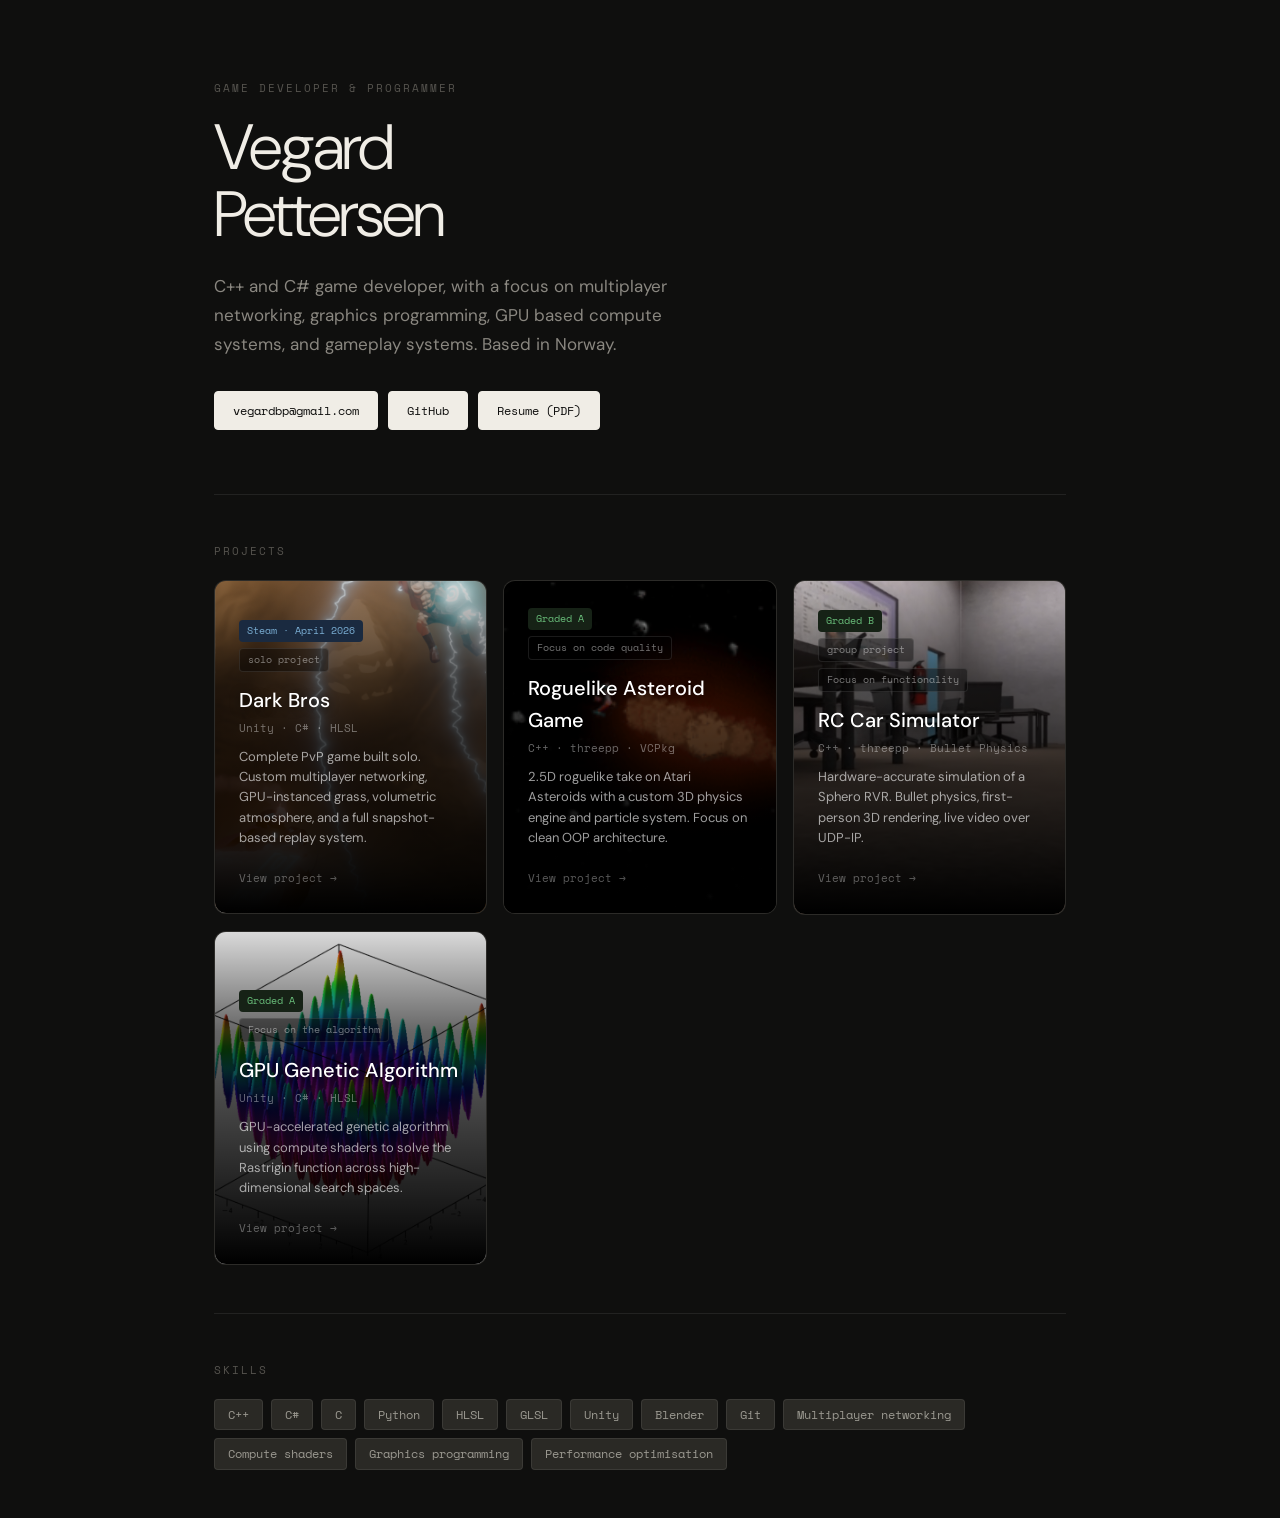
==== index.html @ 2e107a1a "changed styling a little" ====
<!DOCTYPE html>
<html lang="en">
<head>
  <meta charset="UTF-8" />
  <meta name="viewport" content="width=device-width, initial-scale=1.0" />
  <title>Vegard Pettersen — Game Developer</title>
  <link rel="stylesheet" href="style.css" />
</head>
<body>


  <div class="container">

    <!-- ── Hero ──────────────────────────────────────── -->
    <section class="hero">
      <p class="hero-eyebrow">Game developer &amp; programmer</p>
      <h1>Vegard<br>Pettersen</h1>
      <p class="hero-desc">
        C++ and C# game developer, with a focus on multiplayer networking,
        graphics programming, GPU based compute systems, and gameplay systems. Based in Norway.
      </p>
      <div class="btn-row">
        <a class="btn btn-solid" href="mailto:vegardbp@gmail.com">vegardbp@gmail.com</a>
        <a class="btn btn-solid" href="https://github.com/Vegardbp" target="_blank">GitHub</a>
        <a class="btn btn-solid" href="resume.pdf" target="_blank">Resume (PDF)</a>
      </div>
    </section>

    <!-- ── Projects ──────────────────────────────────── -->
    <section class="section" id="projects">
      <p class="section-label">Projects</p>
      <div class="project-grid">

        <!--
          HOW TO ADD A BACKGROUND IMAGE TO A CARD:

          1. Put your image file in the /images folder, e.g.:
               images/dark-bros-card.jpg

          2. On the <a class="project-card"> element, add:
               style="--card-img: url('images/dark-bros-card.jpg')"

          3. Done. The dark gradient overlay is applied automatically.

          TIPS:
          - Landscape images work best (roughly 16:9 or wider)
          - Aim for 800–1200px wide, good quality but not huge
          - Images with some dark areas at the bottom read better
          - If an image is very bright, open style.css and darken
            the gradient stops in the .project-card::after rule
        -->

        <a class="project-card" href="dark-bros.html"
           style="--card-img: url('images/darkBrosCard.jpg')">
          <div class="card-content">
            <div class="card-tags">
              <span class="tag tag-steam">Steam · April 2026</span>
              <span class="tag tag-solo">solo project</span>
            </div>
            <h3 class="card-title">Dark Bros</h3>
            <p class="card-stack">Unity · C# · HLSL</p>
            <p class="card-desc">
              Complete PvP game built solo. Custom multiplayer networking,
              GPU-instanced grass, volumetric atmosphere, and a full
              snapshot-based replay system.
            </p>
            <span class="card-arrow">View project →</span>
          </div>
        </a>

        <a class="project-card" href="asteroid-game.html"
           style="--card-img: url('images/asteroids.png')">
          <div class="card-content">
            <div class="card-tags">
              <span class="tag tag-grade">Graded A</span>
              <span class="tag tag-solo">Focus on code quality</span>
            </div>
            <h3 class="card-title">Roguelike Asteroid Game</h3>
            <p class="card-stack">C++ · threepp · VCPkg</p>
            <p class="card-desc">
              2.5D roguelike take on Atari Asteroids with a custom 3D physics
              engine and particle system. Focus on clean OOP architecture.
            </p>
            <span class="card-arrow">View project →</span>
          </div>
        </a>

        <a class="project-card" href="rc-simulator.html"
           style="--card-img: url('images/rcimages.png')">
          <div class="card-content">
            <div class="card-tags">
              <span class="tag tag-grade">Graded B</span>
              <span class="tag tag-solo">group project</span>
              <span class="tag tag-solo">Focus on functionality</span>
            </div>
            <h3 class="card-title">RC Car Simulator</h3>
            <p class="card-stack">C++ · threepp · Bullet Physics</p>
            <p class="card-desc">
              Hardware-accurate simulation of a Sphero RVR. Bullet physics,
              first-person 3D rendering, live video over UDP-IP.
            </p>
            <span class="card-arrow">View project →</span>
          </div>
        </a>

        <a class="project-card" href="genetic-algorithm.html"
           style="--card-img: url('images/rastrigin.png')">
          <div class="card-content">
            <div class="card-tags">
              <span class="tag tag-grade">Graded A</span>
              <span class="tag tag-solo">Focus on the algorithm</span>
            </div>
            <h3 class="card-title">GPU Genetic Algorithm</h3>
            <p class="card-stack">Unity · C# · HLSL</p>
            <p class="card-desc">
              GPU-accelerated genetic algorithm using compute shaders to solve
              the Rastrigin function across high-dimensional search spaces.
            </p>
            <span class="card-arrow">View project →</span>
          </div>
        </a>

      </div>
    </section>

    <!-- ── Skills ────────────────────────────────────── -->
    <section class="section" id="skills">
      <p class="section-label">Skills</p>
      <div class="skills-list">
        <span class="skill-tag">C++</span>
        <span class="skill-tag">C#</span>
        <span class="skill-tag">C</span>
        <span class="skill-tag">Python</span>
        <span class="skill-tag">HLSL</span>
        <span class="skill-tag">GLSL</span>
        <span class="skill-tag">Unity</span>
        <span class="skill-tag">Blender</span>
        <span class="skill-tag">Git</span>
        <span class="skill-tag">Multiplayer networking</span>
        <span class="skill-tag">Compute shaders</span>
        <span class="skill-tag">Graphics programming</span>
        <span class="skill-tag">Performance optimisation</span>
      </div>
    </section>

  </div><!-- /container -->
---- style.css ----
@import url('https://fonts.googleapis.com/css2?family=Space+Mono:wght@400;700&family=DM+Sans:ital,wght@0,300;0,400;0,500;1,300&display=swap');

/* ── Reset & Base ─────────────────────────────────────── */
*, *::before, *::after { box-sizing: border-box; margin: 0; padding: 0; }

:root {
  --bg:        #0f0f0e;
  --surface:   #1a1916;
  --surface-2: #222220;
  --border:    rgba(255,255,255,0.08);
  --border-md: rgba(255,255,255,0.14);
  --text:      #f0ede6;
  --muted:     #8a8780;
  --hint:      #55534e;
  --tag-bg:    #2a2925;
  --tag-text:  #9a9890;
  --steam-bg:  #1a2a40;
  --steam-txt: #7bafd4;
  --ok-bg:     #162216;
  --ok-txt:    #6abf7b;
  --mono: 'Space Mono', monospace;
  --sans: 'DM Sans', sans-serif;
  --radius: 12px;
  --radius-sm: 4px;
}

body {
  font-family: var(--sans);
  background: var(--bg);
  color: var(--text);
  line-height: 1.6;
  font-size: 16px;
}

a { color: inherit; text-decoration: none; }

/* ── Layout ───────────────────────────────────────────── */
.container {
  max-width: 900px;
  margin: 0 auto;
  padding: 0 1.5rem;
}

/* ── Nav ──────────────────────────────────────────────── */
nav {
  border-bottom: 1px solid var(--border);
  padding: 1.25rem 0;
}

nav .inner {
  display: flex;
  justify-content: space-between;
  align-items: center;
}

.nav-logo {
  font-family: var(--mono);
  font-size: 14px;
  font-weight: 700;
  color: var(--text);
}

.nav-links {
  display: flex;
  gap: 24px;
}

.nav-links a {
  font-size: 13px;
  color: var(--muted);
  transition: color 0.15s;
}

.nav-links a:hover { color: var(--text); }

/* ── Hero ─────────────────────────────────────────────── */
.hero {
  padding: 5rem 0 4rem;
}

.hero-eyebrow {
  font-family: var(--mono);
  font-size: 11px;
  letter-spacing: 2px;
  text-transform: uppercase;
  color: var(--hint);
  margin-bottom: 1rem;
}

.hero h1 {
  font-size: clamp(40px, 7vw, 64px);
  font-weight: 300;
  letter-spacing: -2px;
  line-height: 1.05;
  margin-bottom: 1.5rem;
  color: var(--text);
}

.hero h1 strong { font-weight: 500; }

.hero-desc {
  font-size: 17px;
  color: var(--muted);
  max-width: 520px;
  margin-bottom: 2rem;
  line-height: 1.7;
}

.btn-row {
  display: flex;
  gap: 10px;
  flex-wrap: wrap;
}

.btn {
  font-family: var(--mono);
  font-size: 12px;
  padding: 9px 18px;
  border: 1px solid var(--border-md);
  border-radius: var(--radius-sm);
  background: transparent;
  color: var(--text);
  transition: background 0.15s, border-color 0.15s;
}

.btn:hover { background: var(--surface-2); border-color: rgba(255,255,255,0.3); }

.btn-solid {
  background: var(--text);
  color: var(--bg);
  border-color: var(--text);
}

.btn-solid:hover { background: #d8d5ce; border-color: #d8d5ce; }

/* ── Section ──────────────────────────────────────────── */
.section { padding: 3rem 0; border-top: 1px solid var(--border); }

.section-label {
  font-family: var(--mono);
  font-size: 11px;
  letter-spacing: 2px;
  text-transform: uppercase;
  color: var(--hint);
  margin-bottom: 1.25rem;
}

/* ── Skills ───────────────────────────────────────────── */
.skills-list {
  display: flex;
  flex-wrap: wrap;
  gap: 8px;
}

.skill-tag {
  font-family: var(--mono);
  font-size: 12px;
  padding: 5px 13px;
  background: var(--tag-bg);
  color: var(--tag-text);
  border: 1px solid var(--border);
  border-radius: var(--radius-sm);
}

/* ═══════════════════════════════════════════════════════
   PROJECT CARDS WITH BACKGROUND IMAGES
   ─────────────────────────────────────────────────────
   HOW TO ADD AN IMAGE TO A CARD:
   On the <a class="project-card"> element, add:
     style="--card-img: url('images/your-image.jpg')"
   That's it. The gradient overlay and border-radius are
   handled automatically by the ::before and ::after layers.
═══════════════════════════════════════════════════════ */

.project-grid {
  display: grid;
  grid-template-columns: repeat(auto-fill, minmax(260px, 1fr));
  gap: 16px;
}

.project-card {
  position: relative;
  border-radius: var(--radius);
  overflow: hidden;          /* clips image to border-radius */
  border: 1px solid var(--border);
  aspect-ratio: 9 / 11;
  display: flex;
  flex-direction: column;
  justify-content: flex-end;
  transition: border-color 0.2s, transform 0.2s;
  cursor: pointer;
  background-color: var(--surface); /* fallback if no image */
}

.project-card:hover {
  border-color: rgba(255,255,255,0.28);
  transform: translateY(-3px);
}

/* Layer 1: the background image, scales slightly on hover */
.project-card::before {
  content: '';
  position: absolute;
  inset: 0;
  background-image: var(--card-img, none);
  background-size: cover;
  background-position: center;
  transition: transform 0.4s ease;
  z-index: 0;
}

.project-card:hover::before {
  transform: scale(1.05);
}

/* Layer 2: gradient overlay — keeps text readable over any image.
   Tweak the rgba stops here if your images are very dark or very bright. */
.project-card::after {
  content: '';
  position: absolute;
  inset: 0;
  background: linear-gradient(
    to bottom,
    rgba(0,0,0,0.15) 0%,
    rgba(0,0,0,0.6)  30%,
    rgba(0,0,0,1)  100%
  );
  z-index: 1;
}

/* Layer 3: all card content — must be z-index 2+ to sit above the overlay */
.card-content {
  position: relative;
  z-index: 2;
  padding: 1.25rem 1.5rem 1.5rem;
}


.card-tags {
  display: flex;
  flex-direction: column;
  gap: 6px;
  align-items: flex-start;
  margin-bottom: 0.75rem;
}

.tag {
  font-family: var(--mono);
  font-size: 10px;
  padding: 3px 8px;
  border-radius: var(--radius-sm);
}

.tag-steam { background: var(--steam-bg);              color: var(--steam-txt); }
.tag-grade { background: var(--ok-bg);                 color: var(--ok-txt); }
.tag-solo  { background: rgba(0,0,0,0.4);              color: rgba(255,255,255,0.45);
             border: 1px solid rgba(255,255,255,0.1); }

.card-title {
  font-size: 20px;
  font-weight: 500;
  color: #fff;
  margin-bottom: 4px;
  text-shadow: 0 1px 10px rgba(0,0,0,0.7);
}

.card-stack {
  font-family: var(--mono);
  font-size: 11px;
  color: rgba(255,255,255,0.4);
  margin-bottom: 10px;
}

.card-desc {
  font-size: 13px;
  color: rgba(255,255,255,0.62);
  line-height: 1.55;
  margin-bottom: 1rem;
}

.card-arrow {
  font-family: var(--mono);
  font-size: 11px;
  color: rgba(255,255,255,0.35);
  transition: color 0.15s;
}

.project-card:hover .card-arrow { color: rgba(255,255,255,0.85); }

/* ── Footer ───────────────────────────────────────────── */
footer {
  border-top: 1px solid var(--border);
  padding: 2rem 0;
  margin-top: 2rem;
}

footer .inner {
  display: flex;
  justify-content: space-between;
  align-items: center;
  flex-wrap: wrap;
  gap: 12px;
}

.footer-name {
  font-family: var(--mono);
  font-size: 13px;
  color: var(--muted);
}

.footer-links {
  display: flex;
  gap: 20px;
}

.footer-links a {
  font-size: 13px;
  color: var(--muted);
  transition: color 0.15s;
}

.footer-links a:hover { color: var(--text); }

/* ═══════════════════════════════════════════════════════
   PROJECT PAGE STYLES
═══════════════════════════════════════════════════════ */

.back-link {
  display: inline-flex;
  align-items: center;
  gap: 6px;
  font-family: var(--mono);
  font-size: 12px;
  color: var(--muted);
  padding: 1.5rem 0;
  transition: color 0.15s;
}

.back-link:hover { color: var(--text); }

.project-hero { padding: 2rem 0 3rem; }

.project-hero-tags {
  display: flex;
  gap: 8px;
  flex-wrap: wrap;
  margin-bottom: 1.25rem;
}

.project-hero h1 {
  font-size: clamp(32px, 6vw, 52px);
  font-weight: 300;
  letter-spacing: -1.5px;
  margin-bottom: 0.5rem;
  color: var(--text);
}

.project-hero h1 strong { font-weight: 500; }

.project-stack-line {
  font-family: var(--mono);
  font-size: 12px;
  color: var(--hint);
  margin-bottom: 1.25rem;
}

.project-summary {
  font-size: 17px;
  color: var(--muted);
  max-width: 640px;
  line-height: 1.7;
  margin-bottom: 1.5rem;
}

.project-links { display: flex; gap: 10px; flex-wrap: wrap; }

/* ── Media: Video ─────────────────────────────────────── */
.media-section { padding: 2.5rem 0; border-top: 1px solid var(--border); }

.video-embed {
  position: relative;
  padding-bottom: 56.25%;
  height: 0;
  overflow: hidden;
  border-radius: var(--radius);
  border: 1px solid var(--border);
  background: #000;
}

.video-embed iframe,
.video-embed video {
  position: absolute;
  top: 0; left: 0;
  width: 100%; height: 100%;
  border: none;
  border-radius: var(--radius);
}

/* ── Media: Screenshots ───────────────────────────────── */
.screenshot-grid {
  display: grid;
  grid-template-columns: repeat(auto-fill, minmax(240px, 1fr));
  gap: 12px;
  margin-top: 1rem;
}

.screenshot-grid img {
  width: 100%;
  aspect-ratio: 16 / 9;
  object-fit: cover;
  border-radius: var(--radius);
  border: 1px solid var(--border);
  display: block;
}

.screenshot-full img {
  width: 100%;
  border-radius: var(--radius);
  border: 1px solid var(--border);
  display: block;
}

/* ── Features List ────────────────────────────────────── */
.features-grid {
  display: grid;
  grid-template-columns: repeat(auto-fill, minmax(200px, 1fr));
  gap: 12px;
  margin-top: 1rem;
}

.feature-item {
  background: var(--surface);
  border: 1px solid var(--border);
  border-radius: var(--radius);
  padding: 1rem 1.25rem;
  font-size: 14px;
  color: var(--muted);
}

.feature-item strong {
  display: block;
  color: var(--text);
  font-weight: 500;
  margin-bottom: 3px;
  font-size: 14px;
}

/* ── Placeholder ──────────────────────────────────────── */
.media-placeholder {
  background: var(--surface);
  border: 2px dashed var(--border-md);
  border-radius: var(--radius);
  padding: 3rem;
  text-align: center;
  color: var(--hint);
  font-family: var(--mono);
  font-size: 12px;
  line-height: 2;
}
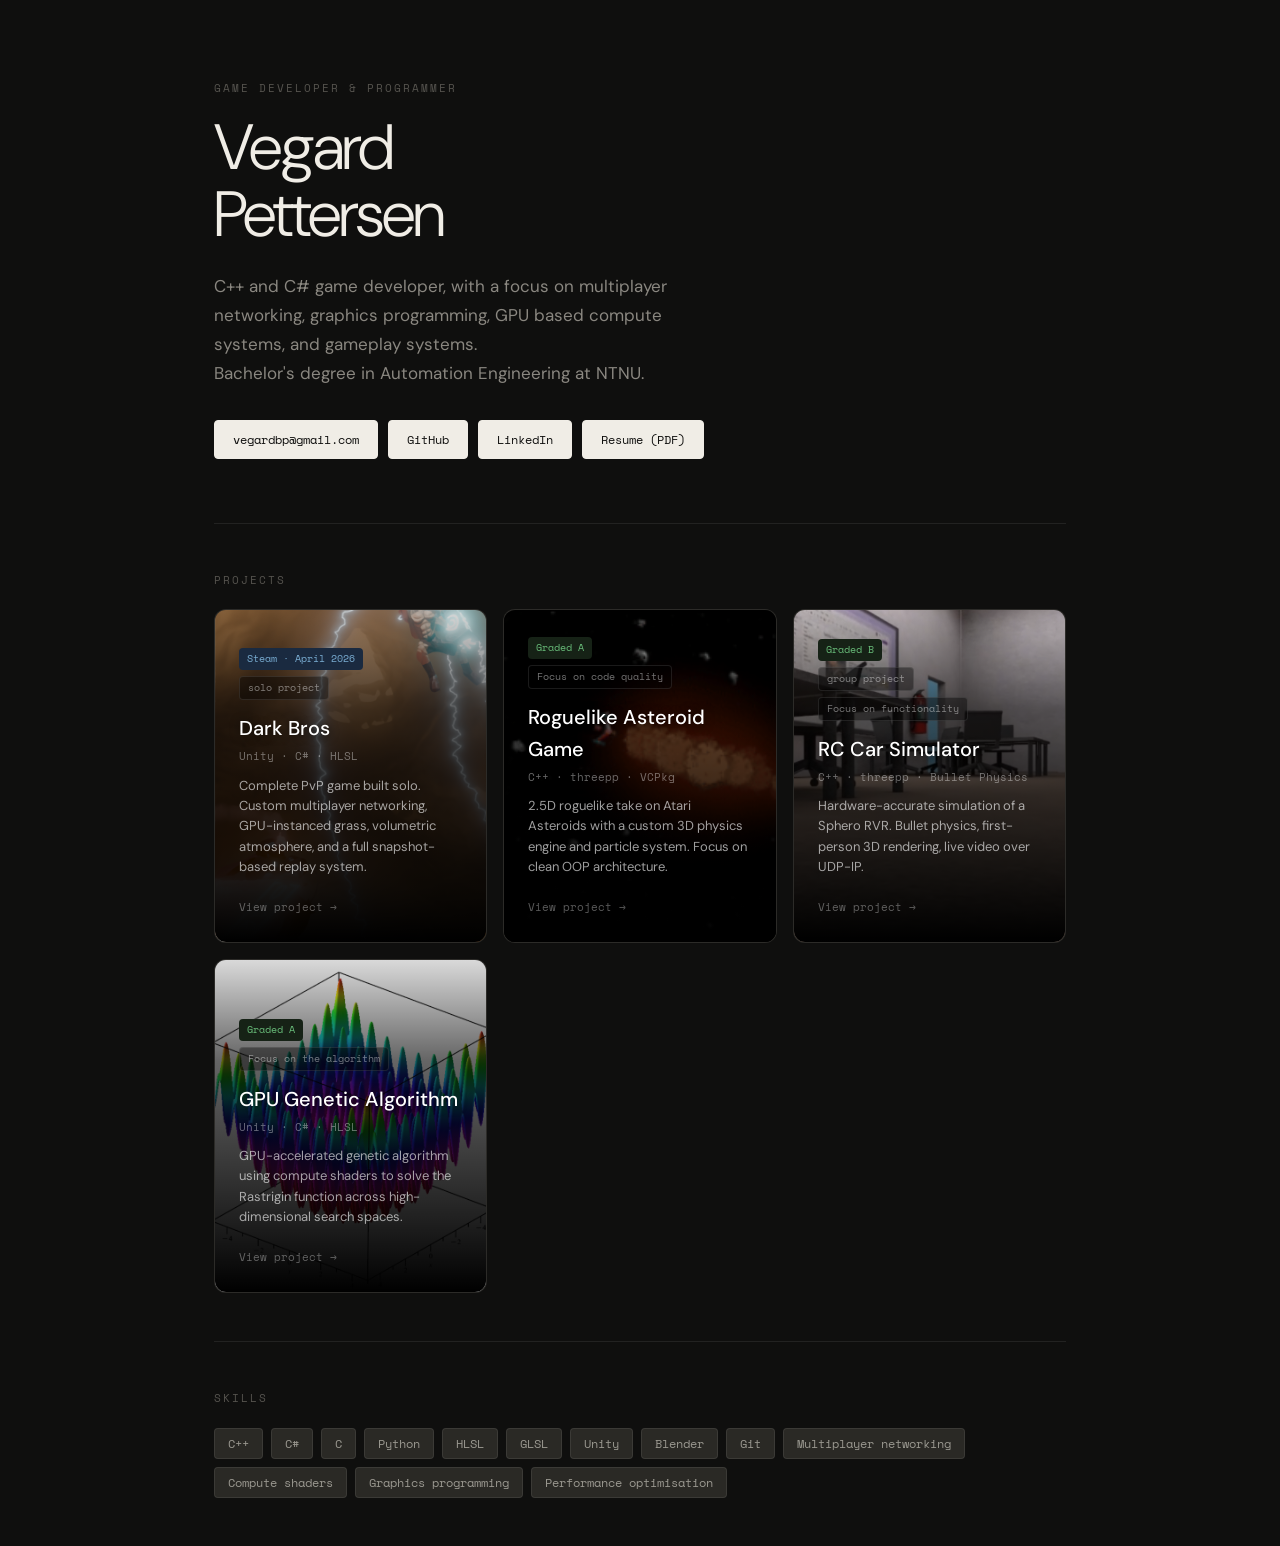
==== commit c283c162: "updated some shit man" ====
--- a/index.html
+++ b/index.html
@@ -17,11 +17,13 @@
       <h1>Vegard<br>Pettersen</h1>
       <p class="hero-desc">
         C++ and C# game developer, with a focus on multiplayer networking,
-        graphics programming, GPU based compute systems, and gameplay systems. Based in Norway.
+        graphics programming, GPU based compute systems, and gameplay systems. <br>
+        Bachelor's degree in Automation Engineering at NTNU.
       </p>
       <div class="btn-row">
         <a class="btn btn-solid" href="mailto:vegardbp@gmail.com">vegardbp@gmail.com</a>
         <a class="btn btn-solid" href="https://github.com/Vegardbp" target="_blank">GitHub</a>
+        <a class="btn btn-solid" href="https://www.linkedin.com/in/vegard-pettersen-17063a397/" target="_blank">LinkedIn</a>
         <a class="btn btn-solid" href="resume.pdf" target="_blank">Resume (PDF)</a>
       </div>
     </section>
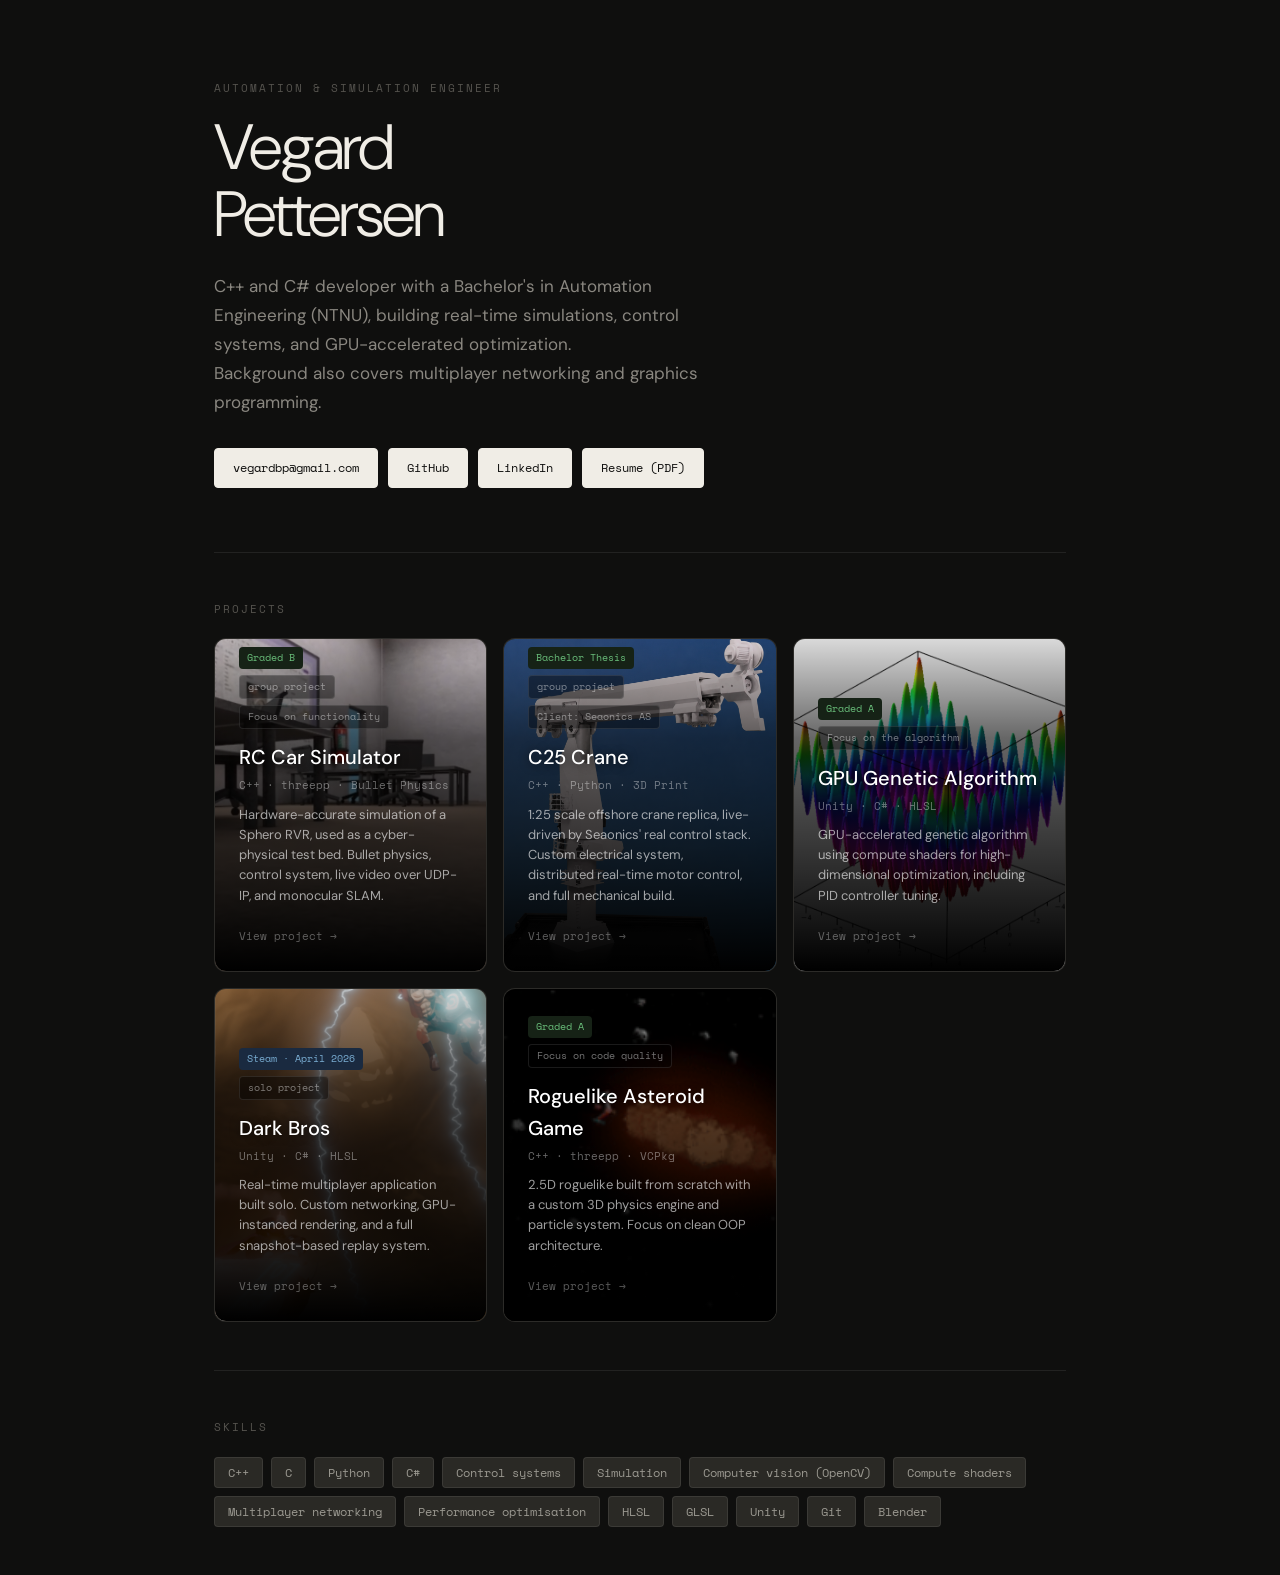
==== commit fad1db58: "restructured for automation" ====
--- a/index.html
+++ b/index.html
@@ -3,7 +3,7 @@
 <head>
   <meta charset="UTF-8" />
   <meta name="viewport" content="width=device-width, initial-scale=1.0" />
-  <title>Vegard Pettersen — Game Developer</title>
+  <title>Vegard Pettersen | Automation &amp; Simulation Engineer</title>
   <link rel="stylesheet" href="style.css" />
 </head>
 <body>
@@ -13,12 +13,12 @@
 
     <!-- ── Hero ──────────────────────────────────────── -->
     <section class="hero">
-      <p class="hero-eyebrow">Game developer &amp; programmer</p>
+      <p class="hero-eyebrow">Automation &amp; simulation engineer</p>
       <h1>Vegard<br>Pettersen</h1>
       <p class="hero-desc">
-        C++ and C# game developer, with a focus on multiplayer networking,
-        graphics programming, GPU based compute systems, and gameplay systems. <br>
-        Bachelor's degree in Automation Engineering at NTNU.
+        C++ and C# developer with a Bachelor's in Automation Engineering (NTNU), building
+        real-time simulations, control systems, and GPU-accelerated optimization. <br>
+        Background also covers multiplayer networking and graphics programming.
       </p>
       <div class="btn-row">
         <a class="btn btn-solid" href="mailto:vegardbp@gmail.com">vegardbp@gmail.com</a>
@@ -52,6 +52,61 @@
             the gradient stops in the .project-card::after rule
         -->
 
+        <a class="project-card" href="rc-simulator.html"
+           style="--card-img: url('images/rcimages.png')">
+          <div class="card-content">
+            <div class="card-tags">
+              <span class="tag tag-grade">Graded B</span>
+              <span class="tag tag-solo">group project</span>
+              <span class="tag tag-solo">Focus on functionality</span>
+            </div>
+            <h3 class="card-title">RC Car Simulator</h3>
+            <p class="card-stack">C++ · threepp · Bullet Physics</p>
+            <p class="card-desc">
+              Hardware-accurate simulation of a Sphero RVR, used as a
+              cyber-physical test bed. Bullet physics, control system,
+              live video over UDP-IP, and monocular SLAM.
+            </p>
+            <span class="card-arrow">View project →</span>
+          </div>
+        </a>
+
+        <a class="project-card" href="c25-crane.html"
+           style="--card-img: url('images/c25CraneCard.png')">
+          <div class="card-content">
+            <div class="card-tags">
+              <span class="tag tag-grade">Bachelor Thesis</span>
+              <span class="tag tag-solo">group project</span>
+              <span class="tag tag-solo">Client: Seaonics AS</span>
+            </div>
+            <h3 class="card-title">C25 Crane</h3>
+            <p class="card-stack">C++ · Python · 3D Print</p>
+            <p class="card-desc">
+              1:25 scale offshore crane replica, live-driven by Seaonics'
+              real control stack. Custom electrical system, distributed
+              real-time motor control, and full mechanical build.
+            </p>
+            <span class="card-arrow">View project →</span>
+          </div>
+        </a>
+
+        <a class="project-card" href="genetic-algorithm.html"
+           style="--card-img: url('images/rastrigin.png')">
+          <div class="card-content">
+            <div class="card-tags">
+              <span class="tag tag-grade">Graded A</span>
+              <span class="tag tag-solo">Focus on the algorithm</span>
+            </div>
+            <h3 class="card-title">GPU Genetic Algorithm</h3>
+            <p class="card-stack">Unity · C# · HLSL</p>
+            <p class="card-desc">
+              GPU-accelerated genetic algorithm using compute shaders for
+              high-dimensional optimization, including PID controller tuning.
+            </p>
+            <span class="card-arrow">View project →</span>
+          </div>
+        </a>
+
         <a class="project-card" href="dark-bros.html"
            style="--card-img: url('images/darkBrosCard.jpg')">
           <div class="card-content">
@@ -62,8 +117,8 @@
             <h3 class="card-title">Dark Bros</h3>
             <p class="card-stack">Unity · C# · HLSL</p>
             <p class="card-desc">
-              Complete PvP game built solo. Custom multiplayer networking,
-              GPU-instanced grass, volumetric atmosphere, and a full
+              Real-time multiplayer application built solo. Custom
+              networking, GPU-instanced rendering, and a full
               snapshot-based replay system.
             </p>
             <span class="card-arrow">View project →</span>
@@ -80,43 +135,8 @@
             <h3 class="card-title">Roguelike Asteroid Game</h3>
             <p class="card-stack">C++ · threepp · VCPkg</p>
             <p class="card-desc">
-              2.5D roguelike take on Atari Asteroids with a custom 3D physics
+              2.5D roguelike built from scratch with a custom 3D physics
               engine and particle system. Focus on clean OOP architecture.
-            </p>
-            <span class="card-arrow">View project →</span>
-          </div>
-        </a>
-
-        <a class="project-card" href="rc-simulator.html"
-           style="--card-img: url('images/rcimages.png')">
-          <div class="card-content">
-            <div class="card-tags">
-              <span class="tag tag-grade">Graded B</span>
-              <span class="tag tag-solo">group project</span>
-              <span class="tag tag-solo">Focus on functionality</span>
-            </div>
-            <h3 class="card-title">RC Car Simulator</h3>
-            <p class="card-stack">C++ · threepp · Bullet Physics</p>
-            <p class="card-desc">
-              Hardware-accurate simulation of a Sphero RVR. Bullet physics,
-              first-person 3D rendering, live video over UDP-IP.
-            </p>
-            <span class="card-arrow">View project →</span>
-          </div>
-        </a>
-
-        <a class="project-card" href="genetic-algorithm.html"
-           style="--card-img: url('images/rastrigin.png')">
-          <div class="card-content">
-            <div class="card-tags">
-              <span class="tag tag-grade">Graded A</span>
-              <span class="tag tag-solo">Focus on the algorithm</span>
-            </div>
-            <h3 class="card-title">GPU Genetic Algorithm</h3>
-            <p class="card-stack">Unity · C# · HLSL</p>
-            <p class="card-desc">
-              GPU-accelerated genetic algorithm using compute shaders to solve
-              the Rastrigin function across high-dimensional search spaces.
             </p>
             <span class="card-arrow">View project →</span>
           </div>
@@ -130,18 +150,20 @@
       <p class="section-label">Skills</p>
       <div class="skills-list">
         <span class="skill-tag">C++</span>
-        <span class="skill-tag">C#</span>
         <span class="skill-tag">C</span>
         <span class="skill-tag">Python</span>
+        <span class="skill-tag">C#</span>
+        <span class="skill-tag">Control systems</span>
+        <span class="skill-tag">Simulation</span>
+        <span class="skill-tag">Computer vision (OpenCV)</span>
+        <span class="skill-tag">Compute shaders</span>
+        <span class="skill-tag">Multiplayer networking</span>
+        <span class="skill-tag">Performance optimisation</span>
         <span class="skill-tag">HLSL</span>
         <span class="skill-tag">GLSL</span>
         <span class="skill-tag">Unity</span>
+        <span class="skill-tag">Git</span>
         <span class="skill-tag">Blender</span>
-        <span class="skill-tag">Git</span>
-        <span class="skill-tag">Multiplayer networking</span>
-        <span class="skill-tag">Compute shaders</span>
-        <span class="skill-tag">Graphics programming</span>
-        <span class="skill-tag">Performance optimisation</span>
       </div>
     </section>
 
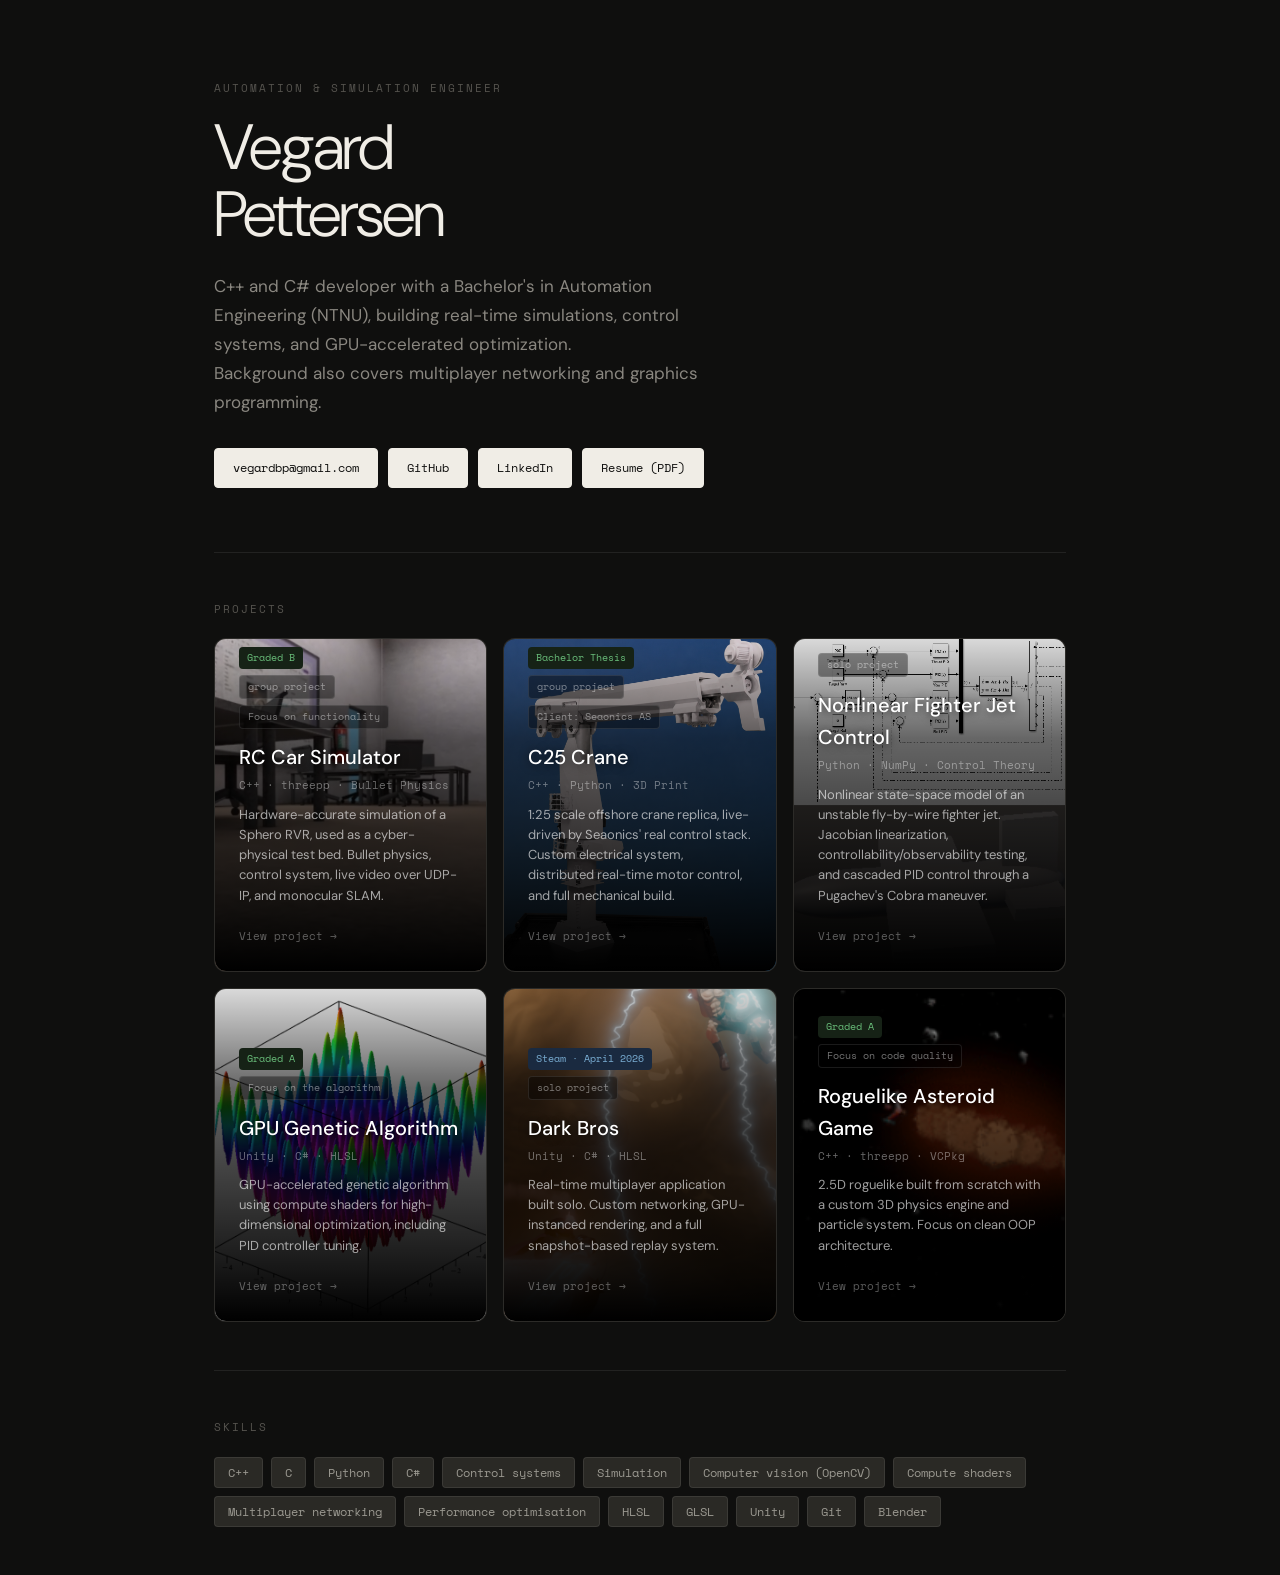
==== commit 2fff6ac2: "added jetfighter page" ====
--- a/index.html
+++ b/index.html
@@ -90,6 +90,23 @@
           </div>
         </a>
 
+        <a class="project-card" href="jetfighter-control.html"
+        style="--card-img: url('images/jetfighterCard.png')">
+        <div class="card-content">
+          <div class="card-tags">
+            <span class="tag tag-solo">solo project</span>
+          </div>
+          <h3 class="card-title">Nonlinear Fighter Jet Control</h3>
+          <p class="card-stack">Python · NumPy · Control Theory</p>
+          <p class="card-desc">
+            Nonlinear state-space model of an unstable fly-by-wire fighter jet.
+            Jacobian linearization, controllability/observability testing, and
+            cascaded PID control through a Pugachev's Cobra maneuver.
+          </p>
+          <span class="card-arrow">View project →</span>
+        </div>
+      </a>
+
         <a class="project-card" href="genetic-algorithm.html"
            style="--card-img: url('images/rastrigin.png')">
           <div class="card-content">
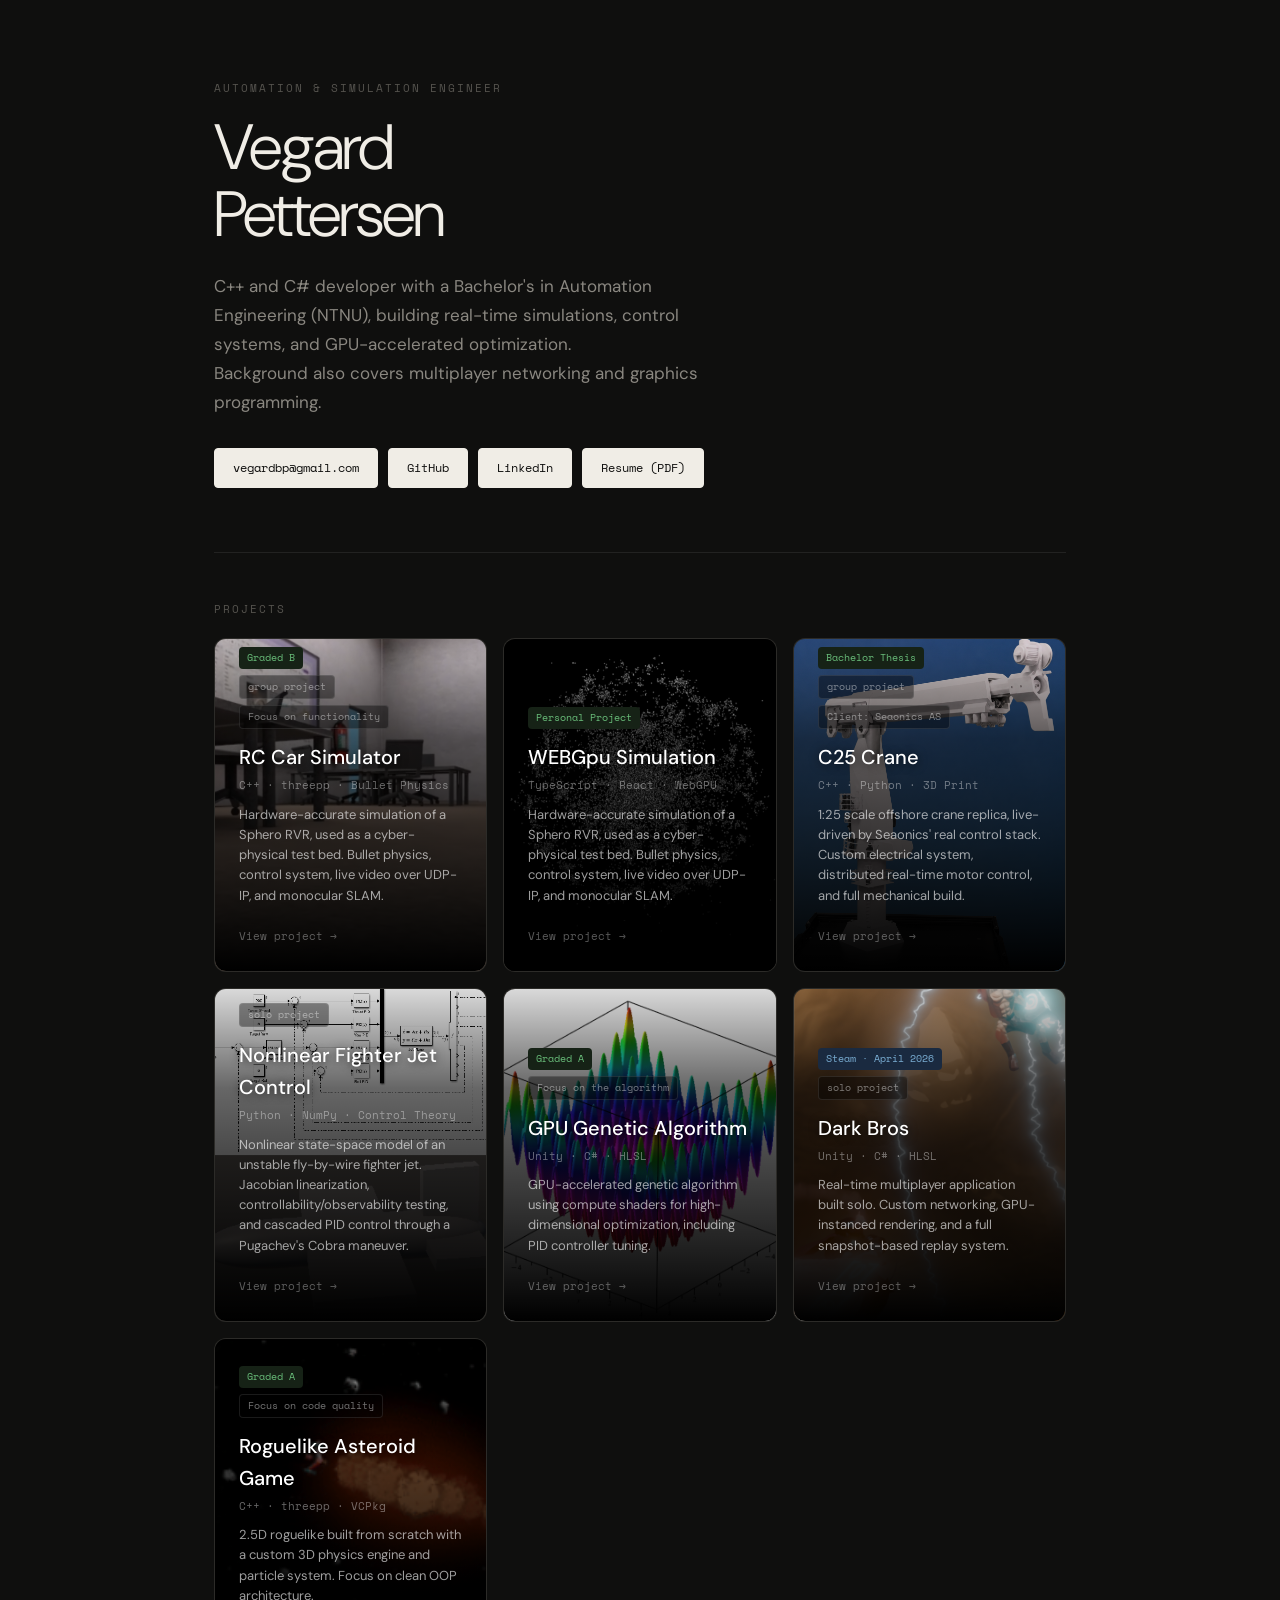
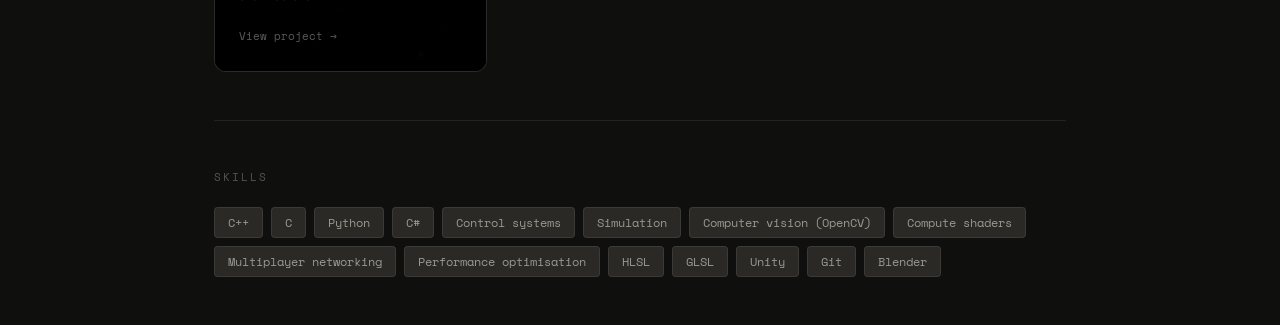
==== commit 194bf655: "added webGPU TypeScript simulation project with interactive embed" ====
--- a/index.html
+++ b/index.html
@@ -62,6 +62,23 @@
             </div>
             <h3 class="card-title">RC Car Simulator</h3>
             <p class="card-stack">C++ · threepp · Bullet Physics</p>
+            <p class="card-desc">
+              Hardware-accurate simulation of a Sphero RVR, used as a
+              cyber-physical test bed. Bullet physics, control system,
+              live video over UDP-IP, and monocular SLAM.
+            </p>
+            <span class="card-arrow">View project →</span>
+          </div>
+        </a>
+
+        <a class="project-card" href="gravity-particle-simulation.html"
+           style="--card-img: url('images/gpuSimulationCard.png')">
+          <div class="card-content">
+            <div class="card-tags">
+              <span class="tag tag-grade">Personal Project</span>
+            </div>
+            <h3 class="card-title">WEBGpu Simulation</h3>
+            <p class="card-stack">TypeScript · React · WebGPU</p>
             <p class="card-desc">
               Hardware-accurate simulation of a Sphero RVR, used as a
               cyber-physical test bed. Bullet physics, control system,
--- a/style.css
+++ b/style.css
@@ -24,6 +24,26 @@
   --radius-sm: 4px;
 }
 
+.simulation-embed {
+    width: 100%;
+    max-width: 1200px;
+    aspect-ratio: 16 / 9;
+    margin: 0 auto;
+    overflow: hidden;
+
+    border: 1px solid rgba(255, 255, 255, 0.12);
+    border-radius: 12px;
+
+    background: #000;
+}
+
+.simulation-embed iframe {
+    display: block;
+    width: 100%;
+    height: 100%;
+    border: 0;
+}
+
 body {
   font-family: var(--sans);
   background: var(--bg);
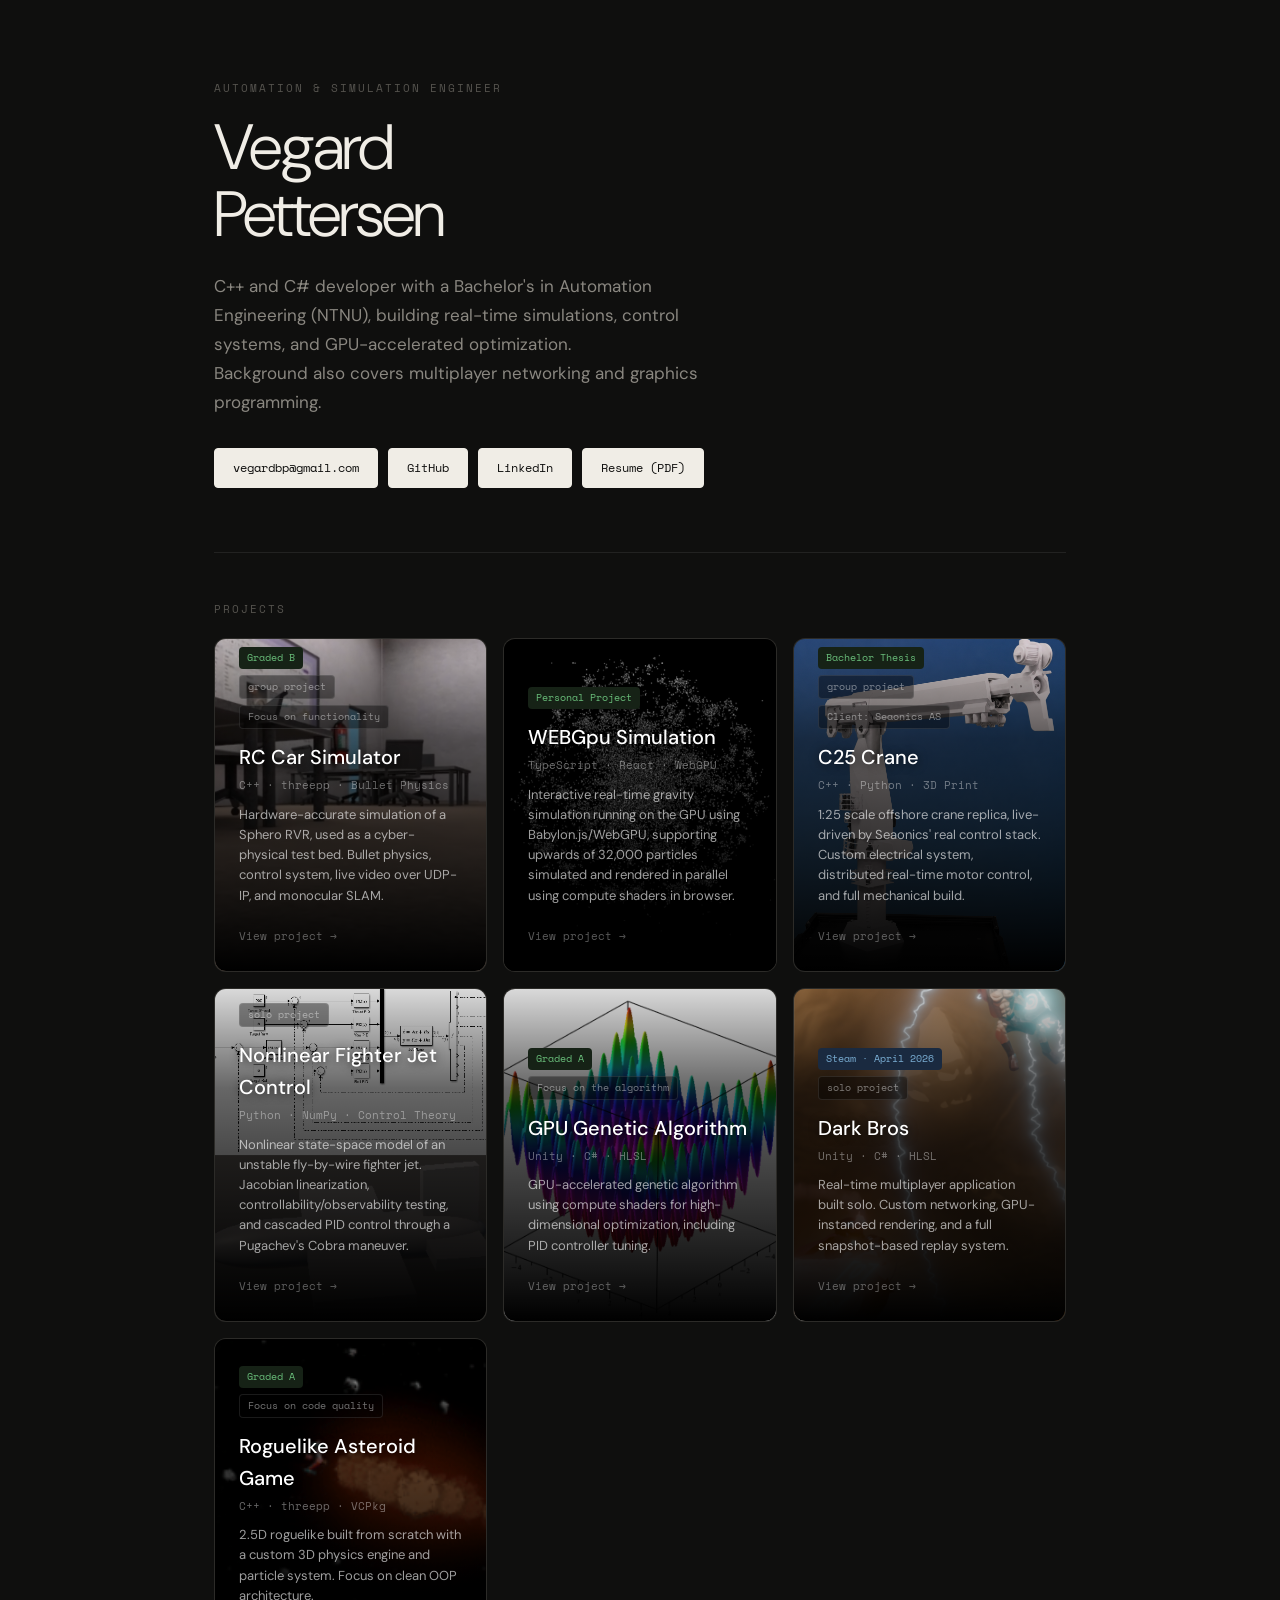
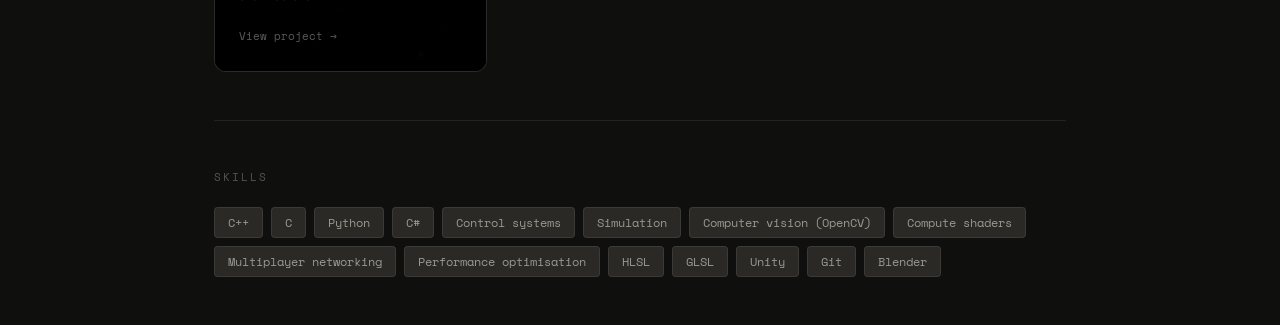
==== commit a851b583: "improved gravity simulation page" ====
--- a/index.html
+++ b/index.html
@@ -80,9 +80,9 @@
             <h3 class="card-title">WEBGpu Simulation</h3>
             <p class="card-stack">TypeScript · React · WebGPU</p>
             <p class="card-desc">
-              Hardware-accurate simulation of a Sphero RVR, used as a
-              cyber-physical test bed. Bullet physics, control system,
-              live video over UDP-IP, and monocular SLAM.
+              Interactive real-time gravity simulation running on the GPU 
+              using Babylon.js/WebGPU, supporting upwards of 32,000 particles 
+              simulated and rendered in parallel using compute shaders in browser.
             </p>
             <span class="card-arrow">View project →</span>
           </div>
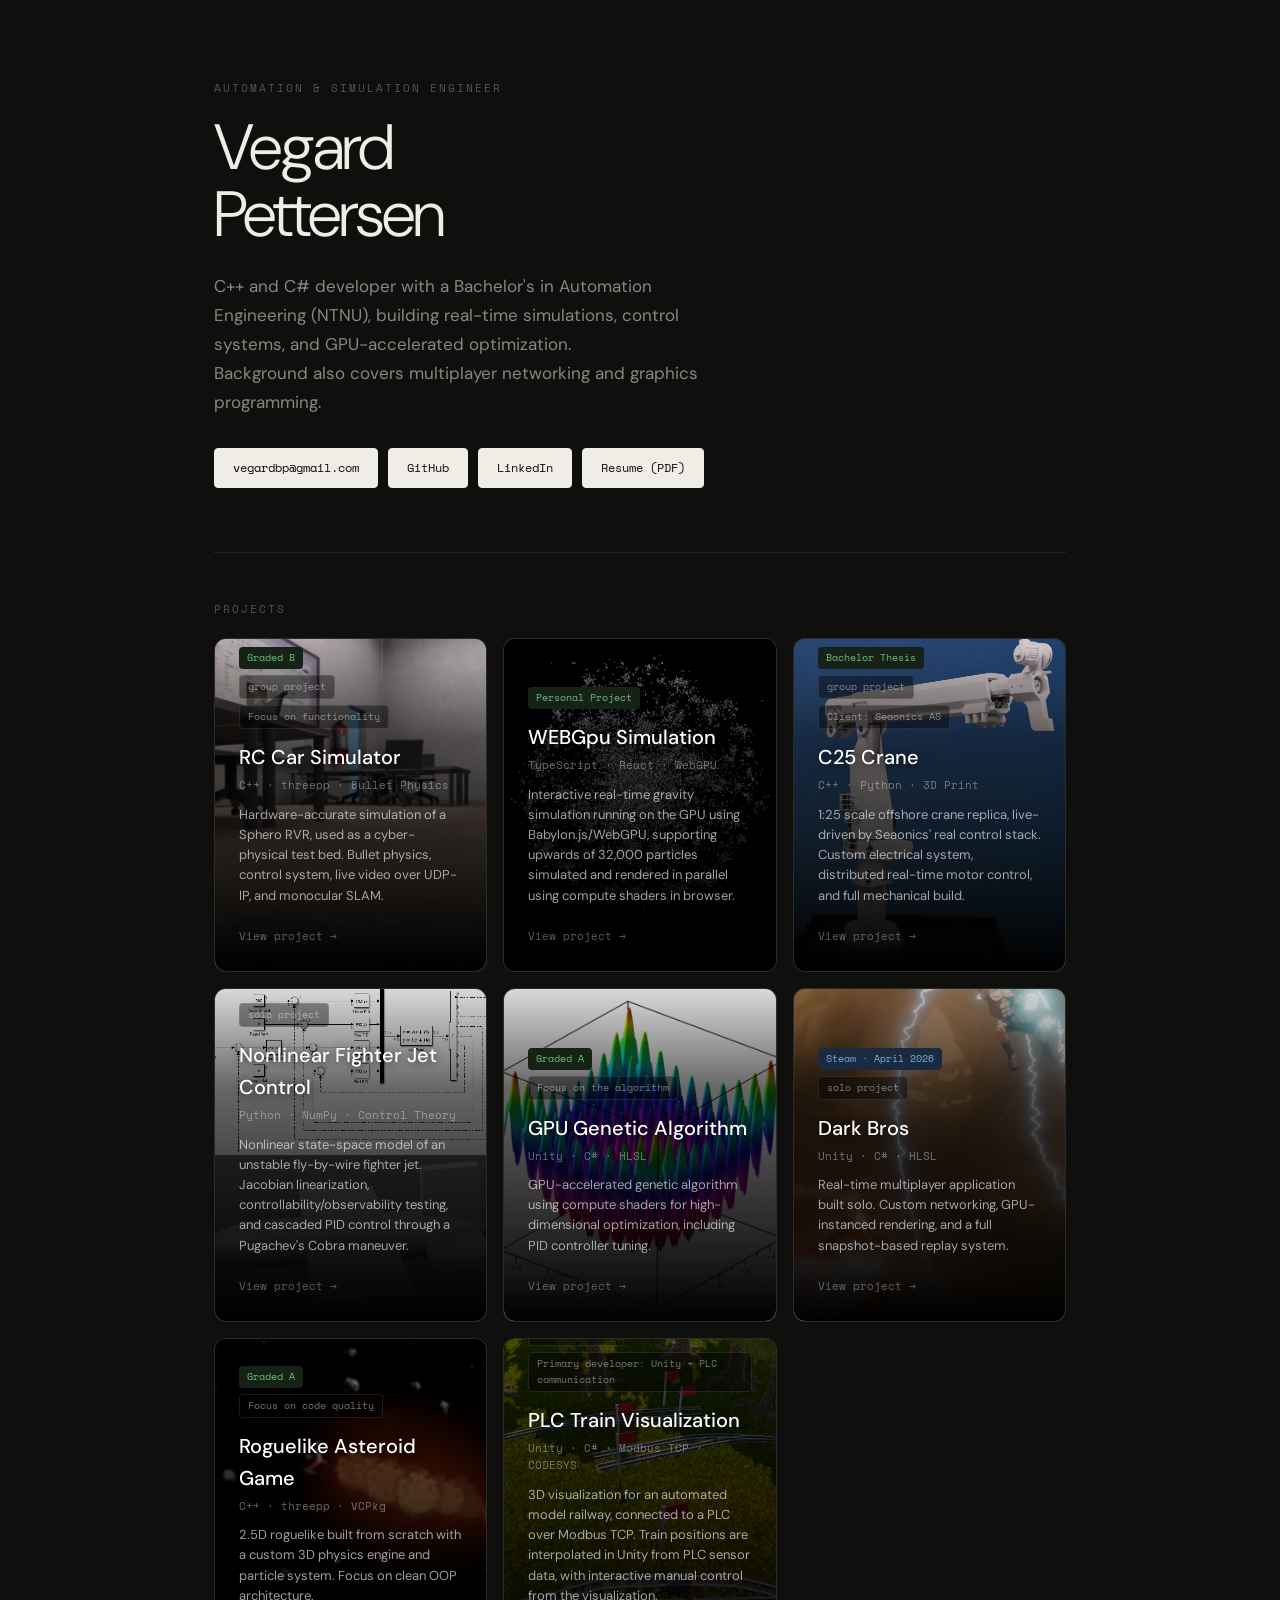
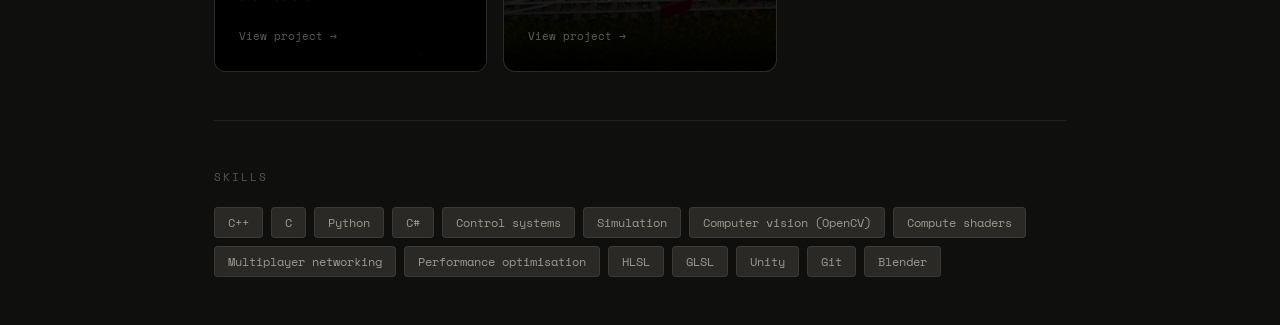
==== commit 4b8dc5be: "added PLC train simulator page" ====
--- a/index.html
+++ b/index.html
@@ -172,6 +172,28 @@
               2.5D roguelike built from scratch with a custom 3D physics
               engine and particle system. Focus on clean OOP architecture.
             </p>
+            <span class="card-arrow">View project →</span>
+          </div>
+        </a>
+
+        <a class="project-card" href="plc-train-visualization.html"
+          style="--card-img: url('images/plcUnityCard.png')">
+          <div class="card-content">
+            <div class="card-tags">
+              <span class="tag tag-solo">Group project</span>
+              <span class="tag tag-solo">Primary developer: Unity + PLC communication</span>
+            </div>
+
+            <h3 class="card-title">PLC Train Visualization</h3>
+
+            <p class="card-stack">Unity · C# · Modbus TCP · CODESYS</p>
+
+            <p class="card-desc">
+              3D visualization for an automated model railway, connected to a PLC over
+              Modbus TCP. Train positions are interpolated in Unity from PLC sensor data,
+              with interactive manual control from the visualization.
+            </p>
+
             <span class="card-arrow">View project →</span>
           </div>
         </a>
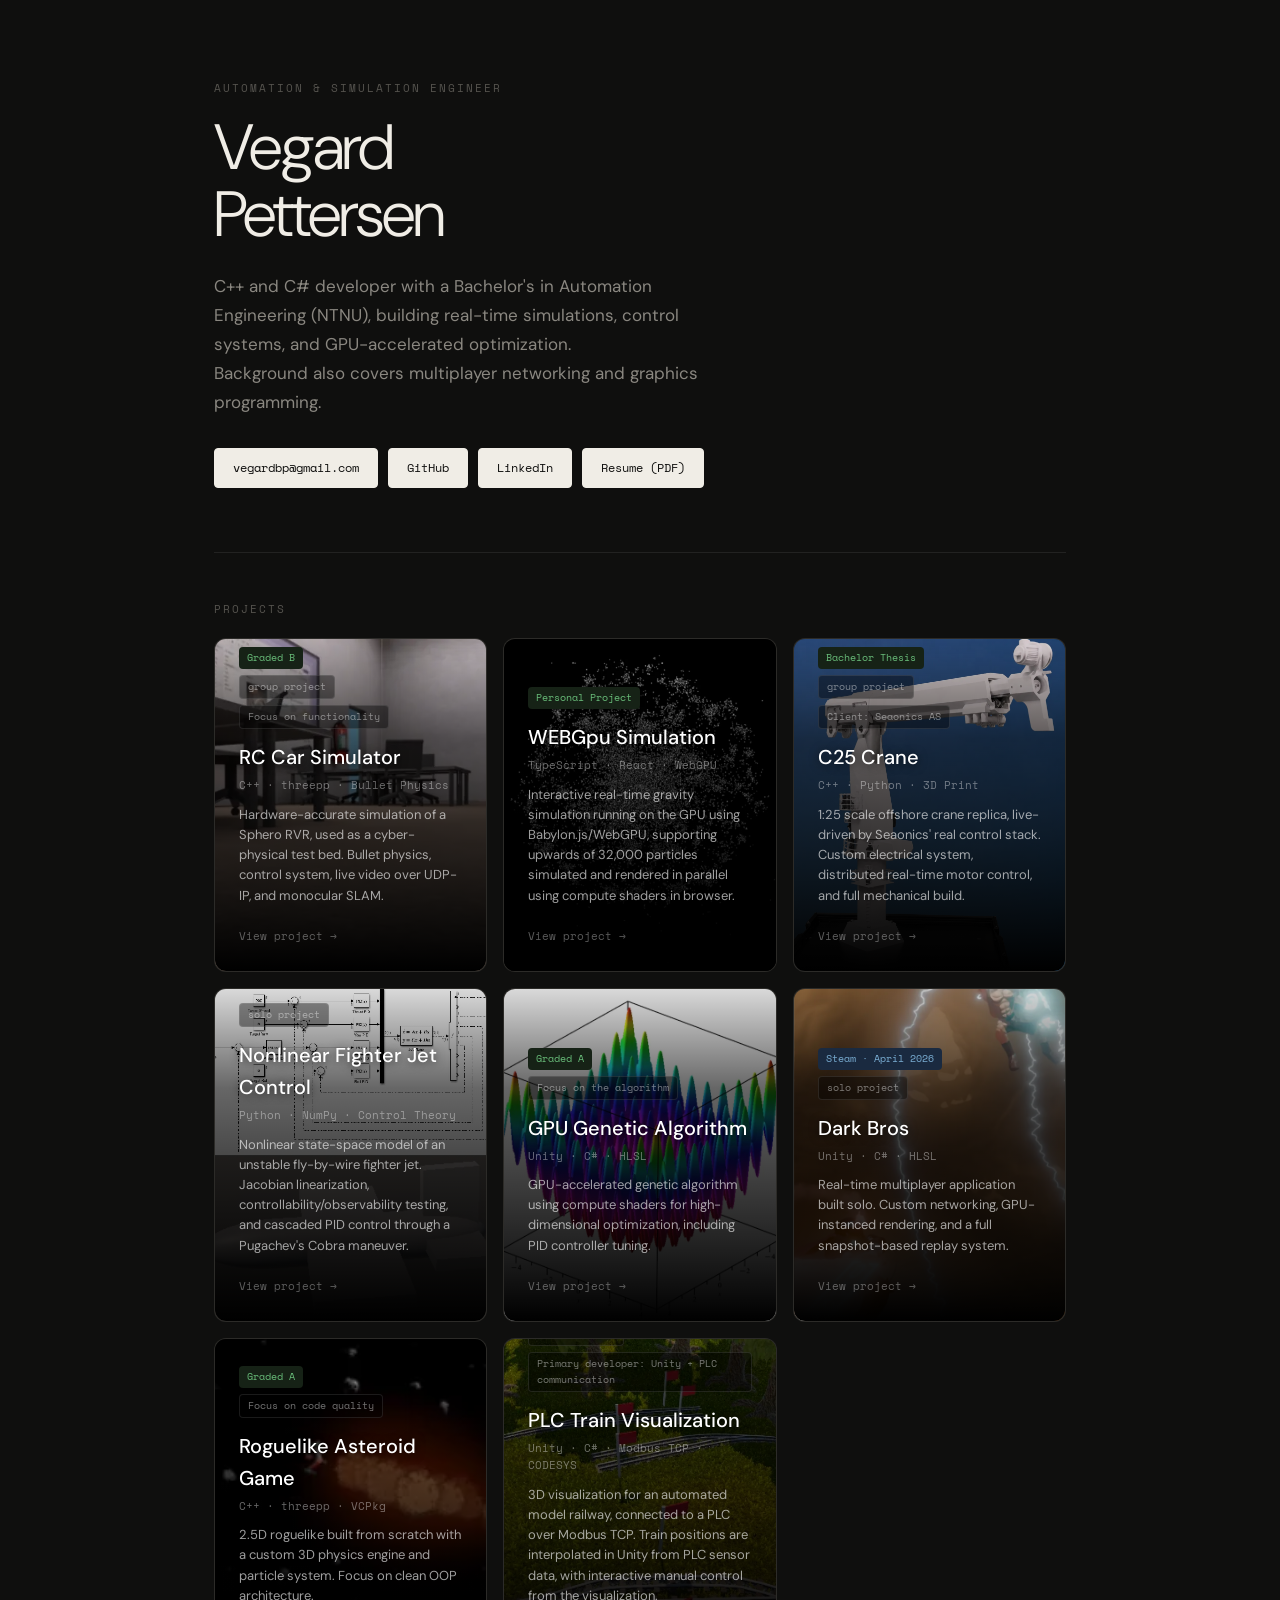
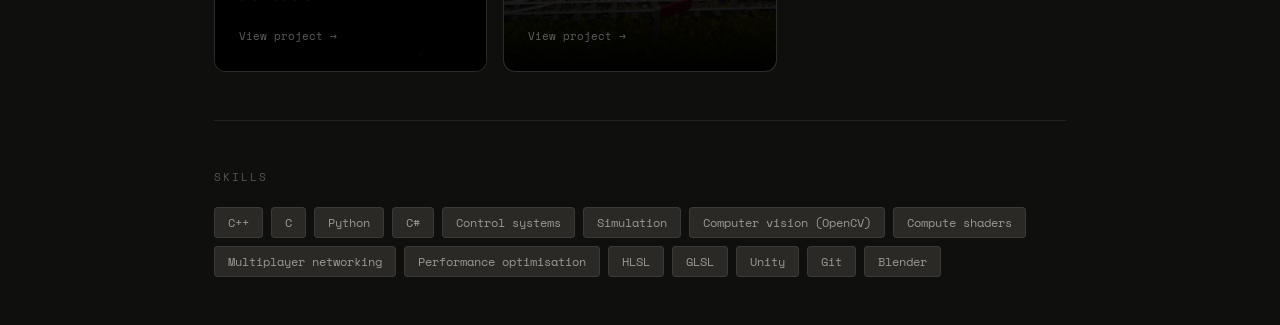
==== commit de116b2c: "Optimized media files for faster loading" ====
--- a/index.html
+++ b/index.html
@@ -37,10 +37,10 @@
           HOW TO ADD A BACKGROUND IMAGE TO A CARD:
 
           1. Put your image file in the /images folder, e.g.:
-               images/dark-bros-card.jpg
+               images/dark-bros-card.webp
 
           2. On the <a class="project-card"> element, add:
-               style="--card-img: url('images/dark-bros-card.jpg')"
+               style="--card-img: url('images/dark-bros-card.webp')"
 
           3. Done. The dark gradient overlay is applied automatically.
 
@@ -53,7 +53,7 @@
         -->
 
         <a class="project-card" href="rc-simulator.html"
-           style="--card-img: url('images/rcimages.png')">
+           style="--card-img: url('images/rcimages.webp')">
           <div class="card-content">
             <div class="card-tags">
               <span class="tag tag-grade">Graded B</span>
@@ -72,7 +72,7 @@
         </a>
 
         <a class="project-card" href="gravity-particle-simulation.html"
-           style="--card-img: url('images/gpuSimulationCard.png')">
+           style="--card-img: url('images/gpuSimulationCard.webp')">
           <div class="card-content">
             <div class="card-tags">
               <span class="tag tag-grade">Personal Project</span>
@@ -89,7 +89,7 @@
         </a>
 
         <a class="project-card" href="c25-crane.html"
-           style="--card-img: url('images/c25CraneCard.png')">
+           style="--card-img: url('images/c25CraneCard.webp')">
           <div class="card-content">
             <div class="card-tags">
               <span class="tag tag-grade">Bachelor Thesis</span>
@@ -108,7 +108,7 @@
         </a>
 
         <a class="project-card" href="jetfighter-control.html"
-        style="--card-img: url('images/jetfighterCard.png')">
+        style="--card-img: url('images/jetfighterCard.webp')">
         <div class="card-content">
           <div class="card-tags">
             <span class="tag tag-solo">solo project</span>
@@ -125,7 +125,7 @@
       </a>
 
         <a class="project-card" href="genetic-algorithm.html"
-           style="--card-img: url('images/rastrigin.png')">
+           style="--card-img: url('images/rastrigin.webp')">
           <div class="card-content">
             <div class="card-tags">
               <span class="tag tag-grade">Graded A</span>
@@ -142,7 +142,7 @@
         </a>
 
         <a class="project-card" href="dark-bros.html"
-           style="--card-img: url('images/darkBrosCard.jpg')">
+           style="--card-img: url('images/darkBrosCard.webp')">
           <div class="card-content">
             <div class="card-tags">
               <span class="tag tag-steam">Steam · April 2026</span>
@@ -160,7 +160,7 @@
         </a>
 
         <a class="project-card" href="asteroid-game.html"
-           style="--card-img: url('images/asteroids.png')">
+           style="--card-img: url('images/asteroids.webp')">
           <div class="card-content">
             <div class="card-tags">
               <span class="tag tag-grade">Graded A</span>
@@ -177,7 +177,7 @@
         </a>
 
         <a class="project-card" href="plc-train-visualization.html"
-          style="--card-img: url('images/plcUnityCard.png')">
+          style="--card-img: url('images/plcUnityCard.webp')">
           <div class="card-content">
             <div class="card-tags">
               <span class="tag tag-solo">Group project</span>
--- a/style.css
+++ b/style.css
@@ -399,7 +399,7 @@
 
 .video-embed {
   position: relative;
-  padding-bottom: 56.25%;
+  padding-bottom: 66.6666666%;
   height: 0;
   overflow: hidden;
   border-radius: var(--radius);
